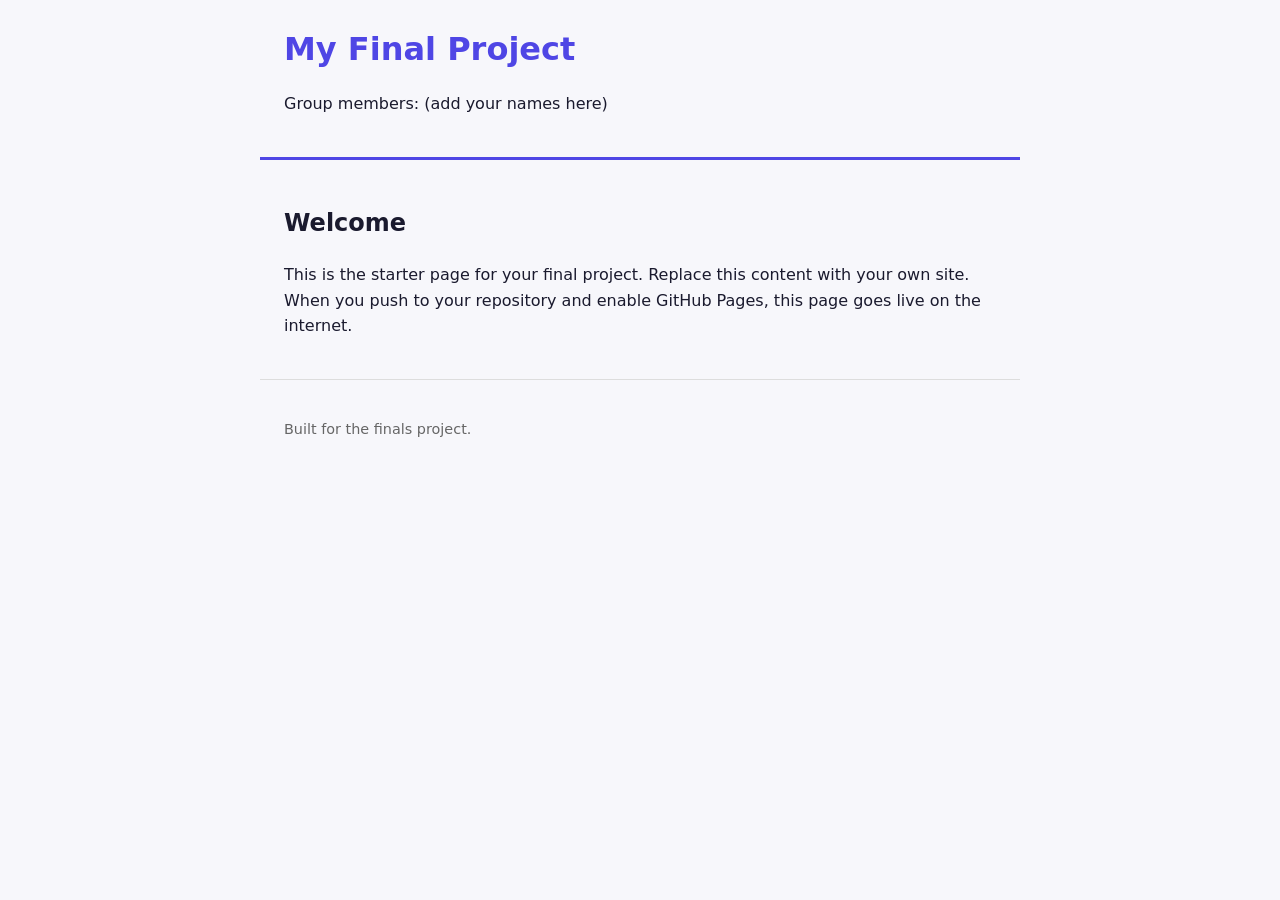
==== index.html @ d7308399 "Initial commit" ====
<!DOCTYPE html>
<html lang="en">
<head>
  <meta charset="UTF-8" />
  <meta name="viewport" content="width=device-width, initial-scale=1.0" />
  <title>My Final Project</title>
  <link rel="stylesheet" href="style.css" />
</head>
<body>
  <header>
    <h1>My Final Project</h1>
    <p>Group members: (add your names here)</p>
  </header>

  <main>
    <section>
      <h2>Welcome</h2>
      <p>
        This is the starter page for your final project. Replace this content
        with your own site. When you push to your repository and enable GitHub
        Pages, this page goes live on the internet.
      </p>
    </section>
  </main>

  <footer>
    <p>Built for the finals project.</p>
  </footer>

  <script src="script.js"></script>
</body>
</html>
---- style.css ----
:root { --ink: #1a1a2e; --accent: #4f46e5; --bg: #f7f7fb; }
* { box-sizing: border-box; }
body { margin: 0; font-family: system-ui, sans-serif; color: var(--ink); background: var(--bg); line-height: 1.6; }
header, main, footer { max-width: 760px; margin: 0 auto; padding: 1.5rem; }
header { border-bottom: 3px solid var(--accent); }
h1 { color: var(--accent); margin: 0 0 .25rem; }
footer { color: #666; font-size: .9rem; border-top: 1px solid #ddd; }
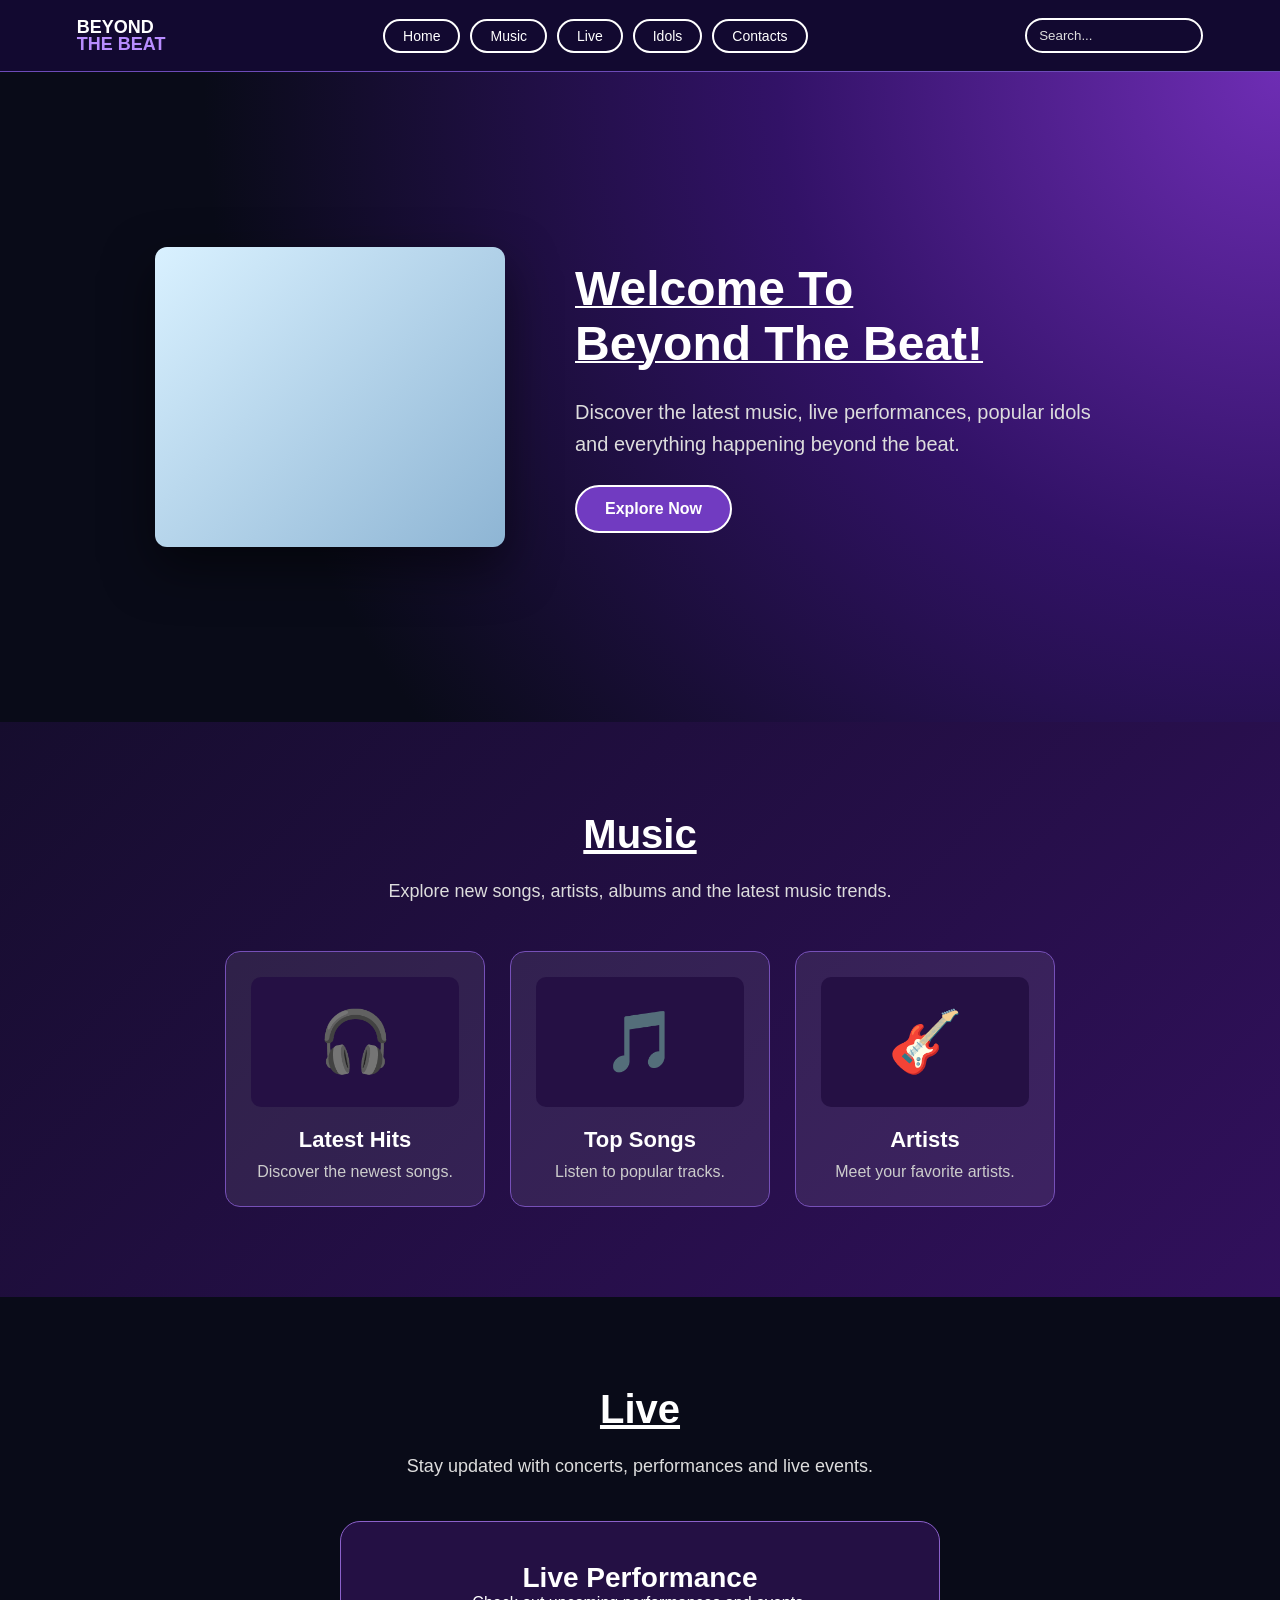
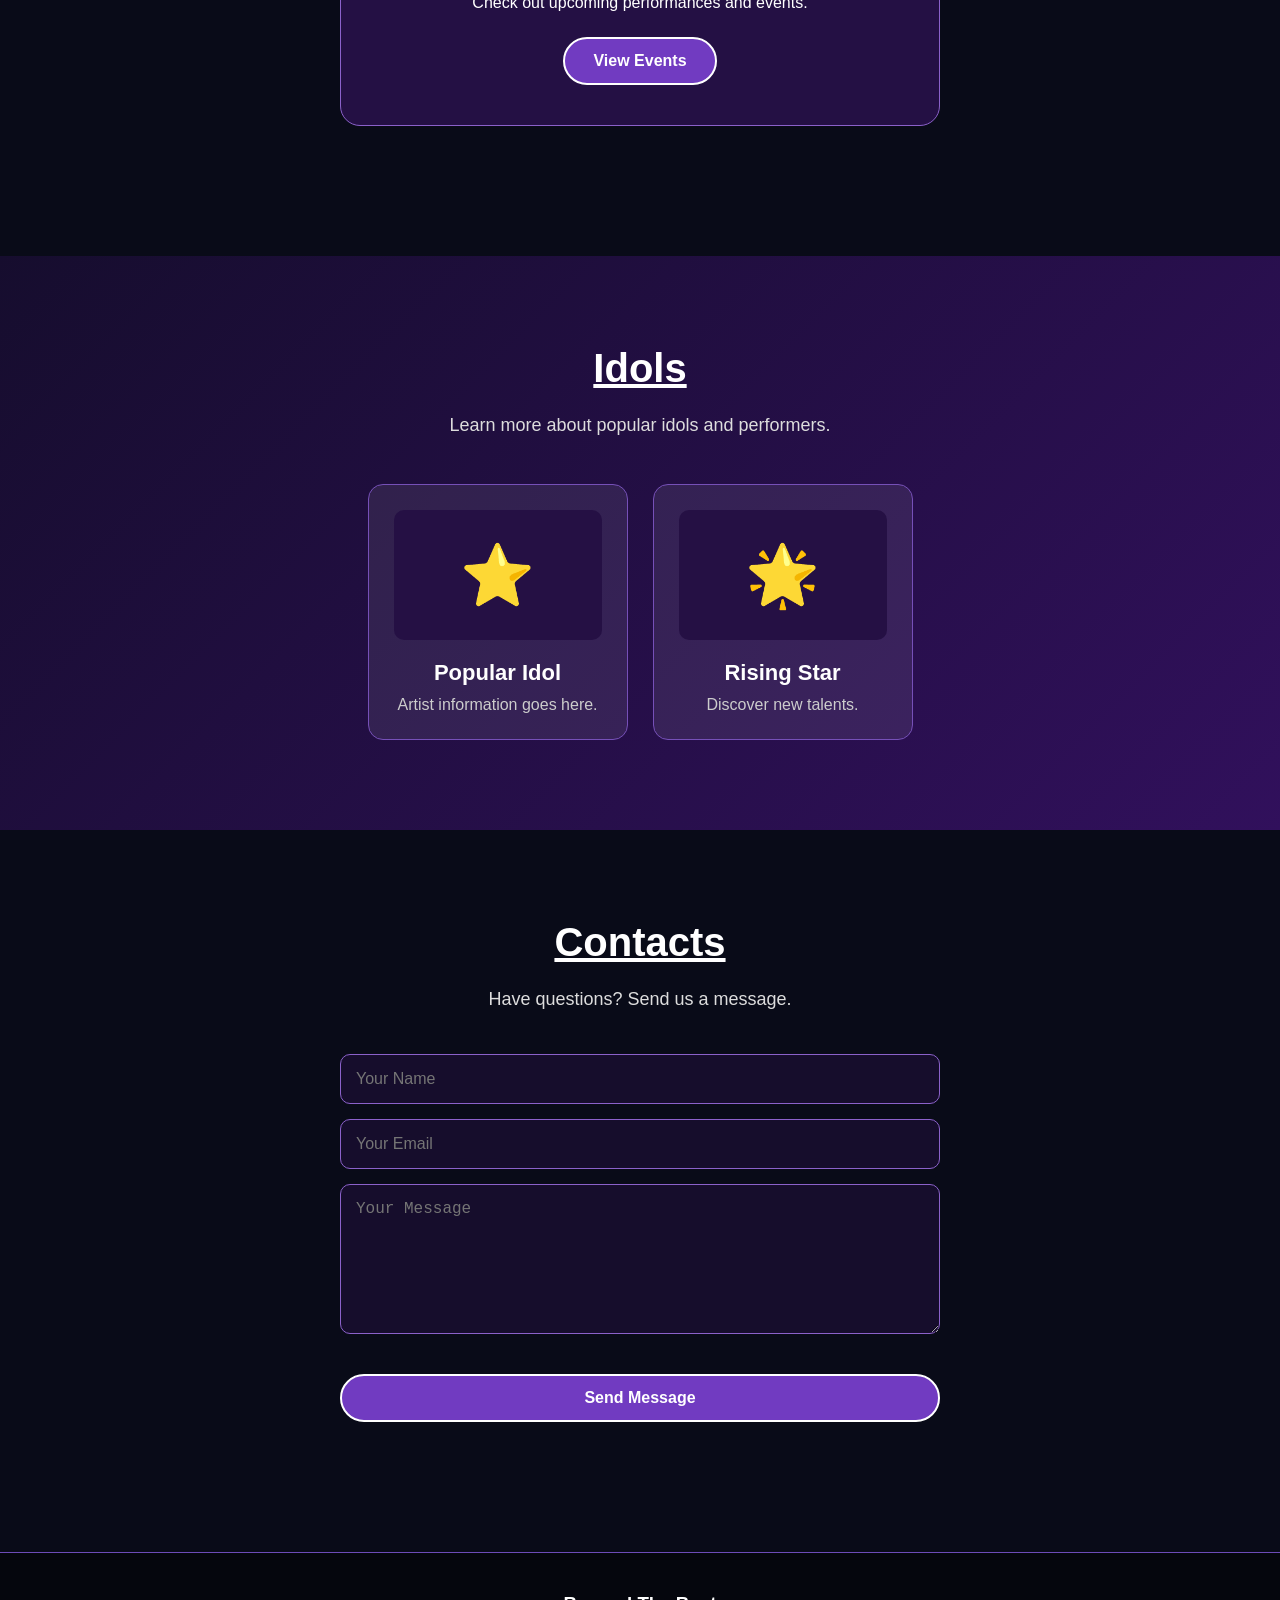
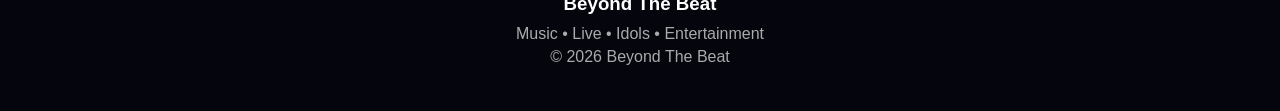
==== commit 719a1ef3: "The Final progect beyond the beat" ====
--- a/index.html
+++ b/index.html
@@ -1,32 +1,185 @@
 <!DOCTYPE html>
 <html lang="en">
 <head>
-  <meta charset="UTF-8" />
-  <meta name="viewport" content="width=device-width, initial-scale=1.0" />
-  <title>My Final Project</title>
-  <link rel="stylesheet" href="style.css" />
+    <meta charset="UTF-8">
+    <meta name="viewport" content="width=device-width, initial-scale=1.0">
+
+    <title>Beyond The Beat</title>
+
+    <link rel="stylesheet" href="style.css">
 </head>
+
 <body>
-  <header>
-    <h1>My Final Project</h1>
-    <p>Group members: (add your names here)</p>
-  </header>
 
-  <main>
-    <section>
-      <h2>Welcome</h2>
-      <p>
-        This is the starter page for your final project. Replace this content
-        with your own site. When you push to your repository and enable GitHub
-        Pages, this page goes live on the internet.
-      </p>
+    <!-- NAVIGATION -->
+    <header class="navbar">
+
+        <div class="logo">
+            BEYOND<br>
+            <span>THE BEAT</span>
+        </div>
+
+        <nav>
+            <a href="index.html">Home</a>
+            <a href="music.html">Music</a>
+            <a href="live.html">Live</a>
+            <a href="idols.html">Idols</a>
+            <a href="contacts.html">Contacts</a>
+        </nav>
+
+        <div class="search">
+            <input type="text" id="searchInput" placeholder="Search...">
+            <button onclick="searchWebsite()"></button>
+        </div>
+
+    </header>
+
+
+    <!-- HOME -->
+    <section id="home" class="hero">
+
+        <div class="hero-image">
+            <div class="image-placeholder">
+            </div>
+        </div>
+
+        <div class="hero-text">
+
+            <h1>Welcome To<br>Beyond The Beat!</h1>
+
+            <p>
+                Discover the latest music, live performances,
+                popular idols and everything happening beyond the beat.
+            </p>
+
+            <button class="main-button" onclick="learnMore()">
+                Explore Now
+            </button>
+
+        </div>
+
     </section>
-  </main>
 
-  <footer>
-    <p>Built for the finals project.</p>
-  </footer>
 
-  <script src="script.js"></script>
+    <!-- MUSIC -->
+    <section id="music" class="section">
+
+        <h2>Music</h2>
+
+        <p>
+            Explore new songs, artists, albums and the latest
+            music trends.
+        </p>
+
+        <div class="cards">
+
+            <div class="card">
+                <div class="card-image">🎧</div>
+                <h3>Latest Hits</h3>
+                <p>Discover the newest songs.</p>
+            </div>
+
+            <div class="card">
+                <div class="card-image">🎵</div>
+                <h3>Top Songs</h3>
+                <p>Listen to popular tracks.</p>
+            </div>
+
+            <div class="card">
+                <div class="card-image">🎸</div>
+                <h3>Artists</h3>
+                <p>Meet your favorite artists.</p>
+            </div>
+
+        </div>
+
+    </section>
+
+    <!-- LIVE -->
+    <section id="live" class="section">
+
+        <h2>Live</h2>
+
+        <p>
+            Stay updated with concerts, performances and live events.
+        </p>
+
+        <div class="event">
+            <h3>Live Performance</h3>
+            <p>Check out upcoming performances and events.</p>
+            <button class="main-button">View Events</button>
+        </div>
+
+    </section>
+
+
+    <!-- IDOLS -->
+    <section id="idols" class="section">
+
+        <h2>Idols</h2>
+
+        <p>
+            Learn more about popular idols and performers.
+        </p>
+
+        <div class="cards">
+
+            <div class="card">
+                <div class="card-image">⭐</div>
+                <h3>Popular Idol</h3>
+                <p>Artist information goes here.</p>
+            </div>
+
+            <div class="card">
+                <div class="card-image">🌟</div>
+                <h3>Rising Star</h3>
+                <p>Discover new talents.</p>
+            </div>
+
+        </div>
+
+    </section>
+
+
+    <!-- CONTACTS -->
+    <section id="contacts" class="section">
+
+        <h2>Contacts</h2>
+
+        <p>Have questions? Send us a message.</p>
+
+        <form id="contactsForm">
+
+            <input type="text" placeholder="Your Name" required>
+
+            <input type="email" placeholder="Your Email" required>
+
+            <textarea placeholder="Your Message" required></textarea>
+
+            <button class="main-button" type="submit">
+                Send Message
+            </button>
+
+        </form>
+
+    </section>
+
+
+    <!-- FOOTER -->
+    <footer>
+
+        <h3>Beyond The Beat</h3>
+
+        <p>
+            Music • Live • Idols • Entertainment
+        </p>
+
+        <p>© 2026 Beyond The Beat</p>
+
+    </footer>
+
+
+    <script src="script.js"></script>
+
 </body>
-</html>
+</html>
--- a/style.css
+++ b/style.css
@@ -1,7 +1,1113 @@
-:root { --ink: #1a1a2e; --accent: #4f46e5; --bg: #f7f7fb; }
-* { box-sizing: border-box; }
-body { margin: 0; font-family: system-ui, sans-serif; color: var(--ink); background: var(--bg); line-height: 1.6; }
-header, main, footer { max-width: 760px; margin: 0 auto; padding: 1.5rem; }
-header { border-bottom: 3px solid var(--accent); }
-h1 { color: var(--accent); margin: 0 0 .25rem; }
-footer { color: #666; font-size: .9rem; border-top: 1px solid #ddd; }
+* {
+    margin: 0;
+    padding: 0;
+    box-sizing: border-box;
+}
+
+html {
+    scroll-behavior: smooth;
+}
+
+body {
+    font-family: Arial, Helvetica, sans-serif;
+    background: #080b18;
+    color: white;
+}
+
+
+/* =========================
+   NAVIGATION
+========================= */
+
+.navbar {
+    position: sticky;
+    top: 0;
+    z-index: 1000;
+
+    display: flex;
+    align-items: center;
+    justify-content: space-between;
+
+    padding: 18px 6%;
+
+    background: rgba(20, 10, 50, 0.95);
+    backdrop-filter: blur(10px);
+
+    border-bottom: 1px solid #6d4bb8;
+}
+
+.logo {
+    font-size: 18px;
+    font-weight: bold;
+    line-height: 0.9;
+    color: white;
+}
+
+.logo span {
+    color: #b88cff;
+}
+
+
+/* NAV LINKS */
+
+nav {
+    display: flex;
+    gap: 10px;
+}
+
+nav a {
+    color: white;
+    text-decoration: none;
+
+    border: 2px solid white;
+    border-radius: 20px;
+
+    padding: 7px 18px;
+
+    font-size: 14px;
+
+    transition: 0.3s;
+}
+
+nav a:hover {
+    background: white;
+    color: #3d1b73;
+}
+
+
+/* SEARCH */
+
+.search {
+    display: flex;
+
+    border: 2px solid white;
+    border-radius: 25px;
+
+    overflow: hidden;
+}
+
+.search input {
+    width: 150px;
+
+    padding: 8px 12px;
+
+    background: transparent;
+    color: white;
+
+    border: none;
+    outline: none;
+}
+
+.search input::placeholder {
+    color: #ddd;
+}
+
+.search button {
+    background: transparent;
+    color: white;
+
+    border: none;
+
+    padding: 0 12px;
+
+    cursor: pointer;
+}
+
+
+/* =========================
+   HERO
+========================= */
+
+.hero {
+    min-height: 650px;
+
+    display: flex;
+    align-items: center;
+    justify-content: center;
+
+    gap: 70px;
+
+    padding: 80px 8%;
+
+    background:
+        radial-gradient(
+            circle at top right,
+            #6e2db4,
+            #321267 35%,
+            #090b18 75%
+        );
+}
+
+.hero-image {
+    width: 350px;
+    height: 300px;
+
+    border-radius: 12px;
+
+    background: linear-gradient(
+        135deg,
+        #d9f1ff,
+        #8eb5d4
+    );
+
+    display: flex;
+    align-items: center;
+    justify-content: center;
+
+    box-shadow: 0 20px 50px rgba(0,0,0,0.5);
+}
+
+.image-placeholder {
+    font-size: 100px;
+}
+
+.hero-text {
+    max-width: 550px;
+}
+
+.hero-text h1 {
+    font-size: 48px;
+
+    margin-bottom: 25px;
+
+    text-decoration: underline;
+    text-decoration-thickness: 2px;
+}
+
+.hero-text p {
+    font-size: 20px;
+    line-height: 1.6;
+
+    color: #ddd;
+}
+
+
+/* BUTTON */
+
+.main-button {
+    margin-top: 25px;
+
+    padding: 13px 28px;
+
+    border: 2px solid white;
+    border-radius: 25px;
+
+    background: #713bc1;
+
+    color: white;
+
+    font-size: 16px;
+    font-weight: bold;
+
+    cursor: pointer;
+
+    transition: 0.3s;
+}
+
+.main-button:hover {
+    background: white;
+    color: #4b2185;
+
+    transform: translateY(-3px);
+}
+
+
+/* =========================
+   SECTIONS
+========================= */
+
+.section {
+    padding: 90px 8%;
+
+    min-height: 500px;
+
+    text-align: center;
+
+    background:
+        linear-gradient(
+            135deg,
+            #160d2e,
+            #31105c
+        );
+}
+
+.section:nth-child(even) {
+    background: #090b18;
+}
+
+.section h2 {
+    font-size: 40px;
+
+    margin-bottom: 20px;
+
+    text-decoration: underline;
+}
+
+.section > p {
+    max-width: 700px;
+
+    margin: auto;
+
+    color: #ddd;
+
+    font-size: 18px;
+
+    line-height: 1.6;
+}
+
+
+/* =========================
+   CARDS
+========================= */
+
+.cards {
+    display: flex;
+
+    justify-content: center;
+
+    gap: 25px;
+
+    margin-top: 45px;
+
+    flex-wrap: wrap;
+}
+
+.card {
+    width: 260px;
+
+    padding: 25px;
+
+    border-radius: 15px;
+
+    background: rgba(255,255,255,0.08);
+
+    border: 1px solid #7650b8;
+
+    transition: 0.3s;
+}
+
+.card:hover {
+    transform: translateY(-8px);
+
+    background: rgba(255,255,255,0.15);
+}
+
+.card-image {
+    height: 130px;
+
+    display: flex;
+    align-items: center;
+    justify-content: center;
+
+    font-size: 60px;
+
+    background: #251044;
+
+    border-radius: 10px;
+
+    margin-bottom: 20px;
+}
+
+.card h3 {
+    margin-bottom: 10px;
+
+    font-size: 22px;
+}
+
+.card p {
+    color: #ccc;
+}
+
+
+/* =========================
+   LIVE EVENT
+========================= */
+
+.event {
+    max-width: 600px;
+
+    margin: 40px auto;
+
+    padding: 40px;
+
+    border-radius: 20px;
+
+    background: #241044;
+
+    border: 1px solid #8b61ca;
+}
+
+.event h3 {
+    font-size: 28px;
+}
+
+
+/* =========================
+   CONTACT
+========================= */
+
+form {
+    max-width: 600px;
+
+    margin: 40px auto;
+
+    display: flex;
+
+    flex-direction: column;
+
+    gap: 15px;
+}
+
+form input,
+form textarea {
+    padding: 15px;
+
+    border-radius: 10px;
+
+    border: 1px solid #8b61ca;
+
+    background: #160d2c;
+
+    color: white;
+
+    font-size: 16px;
+
+    outline: none;
+}
+
+form textarea {
+    height: 150px;
+
+    resize: vertical;
+}
+
+
+/* =========================
+   FOOTER
+========================= */
+
+footer {
+    padding: 40px;
+
+    text-align: center;
+
+    background: #05060d;
+
+    border-top: 1px solid #6d4bb8;
+}
+
+footer h3 {
+    margin-bottom: 10px;
+}
+
+footer p {
+    color: #aaa;
+
+    margin: 5px;
+}
+
+
+/* =========================
+   MOBILE
+========================= */
+
+@media (max-width: 900px) {
+
+    .navbar {
+        flex-direction: column;
+        gap: 20px;
+    }
+
+    nav {
+        flex-wrap: wrap;
+        justify-content: center;
+    }
+
+    .hero {
+        flex-direction: column;
+
+        text-align: center;
+
+        gap: 40px;
+    }
+
+    .hero-image {
+        width: 280px;
+        height: 240px;
+    }
+
+    .hero-text h1 {
+        font-size: 36px;
+    }
+
+    .search {
+        width: 250px;
+    }
+
+    .search input {
+        width: 100%;
+    }
+}
+/* =========================
+   MUSIC PAGE
+========================= */
+
+.music-page {
+    min-height: 100vh;
+    padding: 50px 6% 80px;
+
+    background:
+        radial-gradient(
+            circle at top right,
+            #6331a0,
+            #27104e 40%,
+            #080b18 85%
+        );
+}
+
+.page-title {
+    text-align: center;
+    margin-bottom: 45px;
+}
+
+.page-title h1 {
+    display: inline-block;
+
+    padding: 8px 35px;
+
+    border: 2px solid white;
+    border-radius: 25px;
+
+    font-size: 28px;
+
+    text-decoration: underline;
+}
+
+.page-title p {
+    margin-top: 15px;
+
+    color: #ddd;
+}
+
+
+/* SONG GRID */
+
+.music-grid {
+    max-width: 1200px;
+
+    margin: auto;
+
+    display: grid;
+
+    grid-template-columns:
+        repeat(3, 1fr);
+
+    gap: 30px 45px;
+}
+
+
+/* SONG CARD */
+
+.song-card {
+    display: flex;
+
+    align-items: center;
+
+    gap: 18px;
+
+    min-height: 150px;
+}
+
+
+/* SONG IMAGE */
+
+.song-image {
+    width: 105px;
+    height: 105px;
+
+    object-fit: cover;
+
+    border-radius: 10px;
+
+    background:
+        linear-gradient(
+            #dff3ff,
+            #a5cce0 65%,
+            #a8bd36 65%
+        );
+
+    box-shadow:
+        0 5px 15px rgba(0,0,0,0.4);
+}
+
+
+/* SONG INFORMATION */
+
+.song-details {
+    flex: 1;
+}
+
+.song-details h2 {
+    font-size: 17px;
+
+    margin-bottom: 5px;
+
+    text-decoration: underline;
+}
+
+.song-details p {
+    margin-bottom: 10px;
+
+    color: #ddd;
+
+    font-size: 14px;
+}
+
+
+/* AUDIO PLAYER */
+
+.song-details audio {
+    width: 180px;
+    height: 35px;
+}
+
+
+/* ACTIVE NAVIGATION */
+
+nav a.active {
+    background: white;
+    color: #3d1b73;
+}
+
+
+/* RESPONSIVE */
+
+@media (max-width: 1000px) {
+
+    .music-grid {
+        grid-template-columns:
+            repeat(2, 1fr);
+    }
+
+}
+
+
+@media (max-width: 650px) {
+
+    .music-grid {
+        grid-template-columns: 1fr;
+    }
+
+    .song-card {
+        justify-content: center;
+    }
+
+}
+/* =========================
+   LIVE PAGE
+========================= */
+
+.live-page {
+    min-height: 100vh;
+
+    padding: 50px 6% 80px;
+
+    background:
+        radial-gradient(
+            circle at top right,
+            #6331a0,
+            #27104e 40%,
+            #080b18 85%
+        );
+}
+
+
+/* LIVE GRID */
+
+.live-grid {
+    max-width: 1100px;
+
+    margin: 45px auto 0;
+
+    display: grid;
+
+    grid-template-columns:
+        repeat(2, 1fr);
+
+    gap: 35px;
+}
+
+
+/* LIVE CARD */
+
+.live-card {
+    display: flex;
+
+    overflow: hidden;
+
+    border-radius: 18px;
+
+    background: rgba(255,255,255,0.08);
+
+    border: 1px solid #7650b8;
+
+    box-shadow:
+        0 10px 30px rgba(0,0,0,0.35);
+
+    transition: 0.3s;
+}
+
+.live-card:hover {
+    transform: translateY(-7px);
+
+    background: rgba(255,255,255,0.13);
+}
+
+
+/* EVENT IMAGE */
+
+.live-image {
+    width: 180px;
+    min-height: 260px;
+
+    object-fit: cover;
+
+    background:
+        linear-gradient(
+            #dff3ff,
+            #a5cce0 65%,
+            #a8bd36 65%
+        );
+}
+
+
+/* EVENT INFORMATION */
+
+.live-info {
+    padding: 25px;
+
+    flex: 1;
+}
+
+.live-info h2 {
+    font-size: 24px;
+
+    margin-bottom: 8px;
+}
+
+.live-info .artist {
+    color: #c49aff;
+
+    font-weight: bold;
+
+    margin-bottom: 18px;
+}
+
+.event-date,
+.event-location {
+    margin: 8px 0;
+
+    color: #ddd;
+}
+
+.event-description {
+    color: #bbb;
+
+    line-height: 1.5;
+
+    margin-top: 15px;
+}
+
+
+/* MOBILE */
+
+@media (max-width: 900px) {
+
+    .live-grid {
+        grid-template-columns: 1fr;
+    }
+
+}
+
+
+@media (max-width: 600px) {
+
+    .live-card {
+        flex-direction: column;
+    }
+
+    .live-image {
+        width: 100%;
+        height: 200px;
+        min-height: 200px;
+    }
+
+}
+Compose/* =========================
+   IDOLS PAGE
+========================= */
+
+.idols-page {
+    min-height: 100vh;
+    padding: 50px 6% 80px;
+
+    background:
+        radial-gradient(
+            circle at top right,
+            #6331a0,
+            #27104e 40%,
+            #080b18 85%
+        );
+}
+
+.idol-grid {
+    max-width: 1100px;
+    margin: 45px auto 0;
+
+    display: grid;
+    grid-template-columns: repeat(2, 1fr);
+
+    gap: 35px;
+}
+
+.idol-card {
+    display: flex;
+    align-items: center;
+
+    overflow: hidden;
+
+    border-radius: 18px;
+
+    background: rgba(255,255,255,0.08);
+
+    border: 1px solid #7650b8;
+
+    box-shadow: 0 10px 30px rgba(0,0,0,0.35);
+
+    transition: 0.3s;
+}
+
+.idol-card:hover {
+    transform: translateY(-7px);
+
+    background: rgba(255,255,255,0.13);
+}
+
+.idol-image {
+    width: 180px;
+    height: 250px;
+
+    object-fit: cover;
+
+    flex-shrink: 0;
+
+    background:
+        linear-gradient(
+            #dff3ff,
+            #a5cce0 65%,
+            #a8bd36 65%
+        );
+}
+
+.idol-info {
+    padding: 25px;
+
+    flex: 1;
+}
+
+.idol-info h2 {
+    font-size: 24px;
+
+    margin-bottom: 8px;
+}
+
+.idol-role {
+    color: #c49aff;
+
+    font-weight: bold;
+
+    margin-bottom: 15px;
+}
+
+.idol-info > p:not(.idol-role) {
+    color: #bbb;
+
+    line-height: 1.5;
+
+    margin-bottom: 20px;
+}
+
+
+/* Button */
+
+.idol-info .main-button {
+    border: none;
+
+    cursor: pointer;
+}
+
+
+/* Responsive */
+
+@media (max-width: 900px) {
+
+    .idol-grid {
+        grid-template-columns: 1fr;
+    }
+
+}
+
+
+@media (max-width: 600px) {
+
+    .idol-card {
+        flex-direction: column;
+    }
+
+    .idol-image {
+        width: 100%;
+        height: 250px;
+    }
+
+    .idol-info {
+        width: 100%;
+    }
+
+}
+Compose
+/* =========================
+   CONTACT PAGE
+========================= */
+
+.contact-page {
+    min-height: 100vh;
+
+    padding: 50px 6% 80px;
+
+    background:
+        radial-gradient(
+            circle at top right,
+            #6331a0,
+            #27104e 40%,
+            #080b18 85%
+        );
+}
+
+
+.contact-container {
+    max-width: 1100px;
+
+    margin: 45px auto 0;
+
+    display: grid;
+
+    grid-template-columns: 1fr 1fr;
+
+    gap: 50px;
+}
+
+
+/* Contact Information */
+
+.contact-info {
+    padding: 35px;
+
+    border-radius: 20px;
+
+    background: rgba(255,255,255,0.08);
+
+    border: 1px solid #7650b8;
+
+    box-shadow: 0 10px 30px rgba(0,0,0,0.35);
+}
+
+.contact-info h2,
+.contact-form h2 {
+    font-size: 28px;
+
+    margin-bottom: 15px;
+}
+
+.contact-info > p {
+    color: #ccc;
+
+    line-height: 1.6;
+
+    margin-bottom: 30px;
+}
+
+
+/* Contact Items */
+
+.contact-item {
+    display: flex;
+
+    align-items: center;
+
+    gap: 18px;
+
+    margin: 25px 0;
+}
+
+.contact-icon {
+    width: 50px;
+    height: 50px;
+
+    display: flex;
+
+    align-items: center;
+    justify-content: center;
+
+    border-radius: 50%;
+
+    background: #6331a0;
+
+    font-size: 22px;
+}
+
+.contact-item h3 {
+    margin-bottom: 5px;
+}
+
+.contact-item p {
+    color: #ccc;
+}
+
+
+/* Social Links */
+
+.social-links {
+    margin-top: 35px;
+}
+
+.social-links h3 {
+    margin-bottom: 15px;
+}
+
+.social-links a {
+    display: inline-block;
+
+    margin-right: 15px;
+
+    padding: 8px 15px;
+
+    border-radius: 20px;
+
+    background: rgba(255,255,255,0.1);
+
+    color: white;
+
+    text-decoration: none;
+
+    transition: 0.3s;
+}
+
+.social-links a:hover {
+    background: white;
+
+    color: #3d1b73;
+}
+
+
+/* Contact Form */
+
+.contact-form {
+    padding: 35px;
+
+    border-radius: 20px;
+
+    background: rgba(255,255,255,0.08);
+
+    border: 1px solid #7650b8;
+
+    box-shadow: 0 10px 30px rgba(0,0,0,0.35);
+}
+
+.contact-form form {
+    display: flex;
+
+    flex-direction: column;
+}
+
+.contact-form label {
+    margin-top: 15px;
+
+    margin-bottom: 7px;
+
+    font-weight: bold;
+}
+
+.contact-form input,
+.contact-form textarea {
+    width: 100%;
+
+    padding: 13px;
+
+    border: 1px solid #7650b8;
+
+    border-radius: 8px;
+
+    background: rgba(0,0,0,0.25);
+
+    color: white;
+
+    font-size: 15px;
+
+    outline: none;
+}
+
+.contact-form input:focus,
+.contact-form textarea:focus {
+    border-color: #b88aff;
+}
+
+.contact-form textarea {
+    resize: vertical;
+
+    margin-bottom: 20px;
+}
+
+.contact-form input::placeholder,
+.contact-form textarea::placeholder {
+    color: #aaa;
+}
+
+
+/* Button */
+
+.contact-form .main-button {
+    border: none;
+
+    cursor: pointer;
+
+    align-self: flex-start;
+}
+
+
+/* Mobile */
+
+@media (max-width: 800px) {
+
+    .contact-container {
+        grid-template-columns: 1fr;
+
+        gap: 30px;
+    }
+
+}
+
+
+@media (max-width: 500px) {
+
+    .contact-info,
+    .contact-form {
+        padding: 25px;
+    }
+
+    .social-links a {
+        margin-bottom: 10px;
+    }
+
+}
+Compose
+
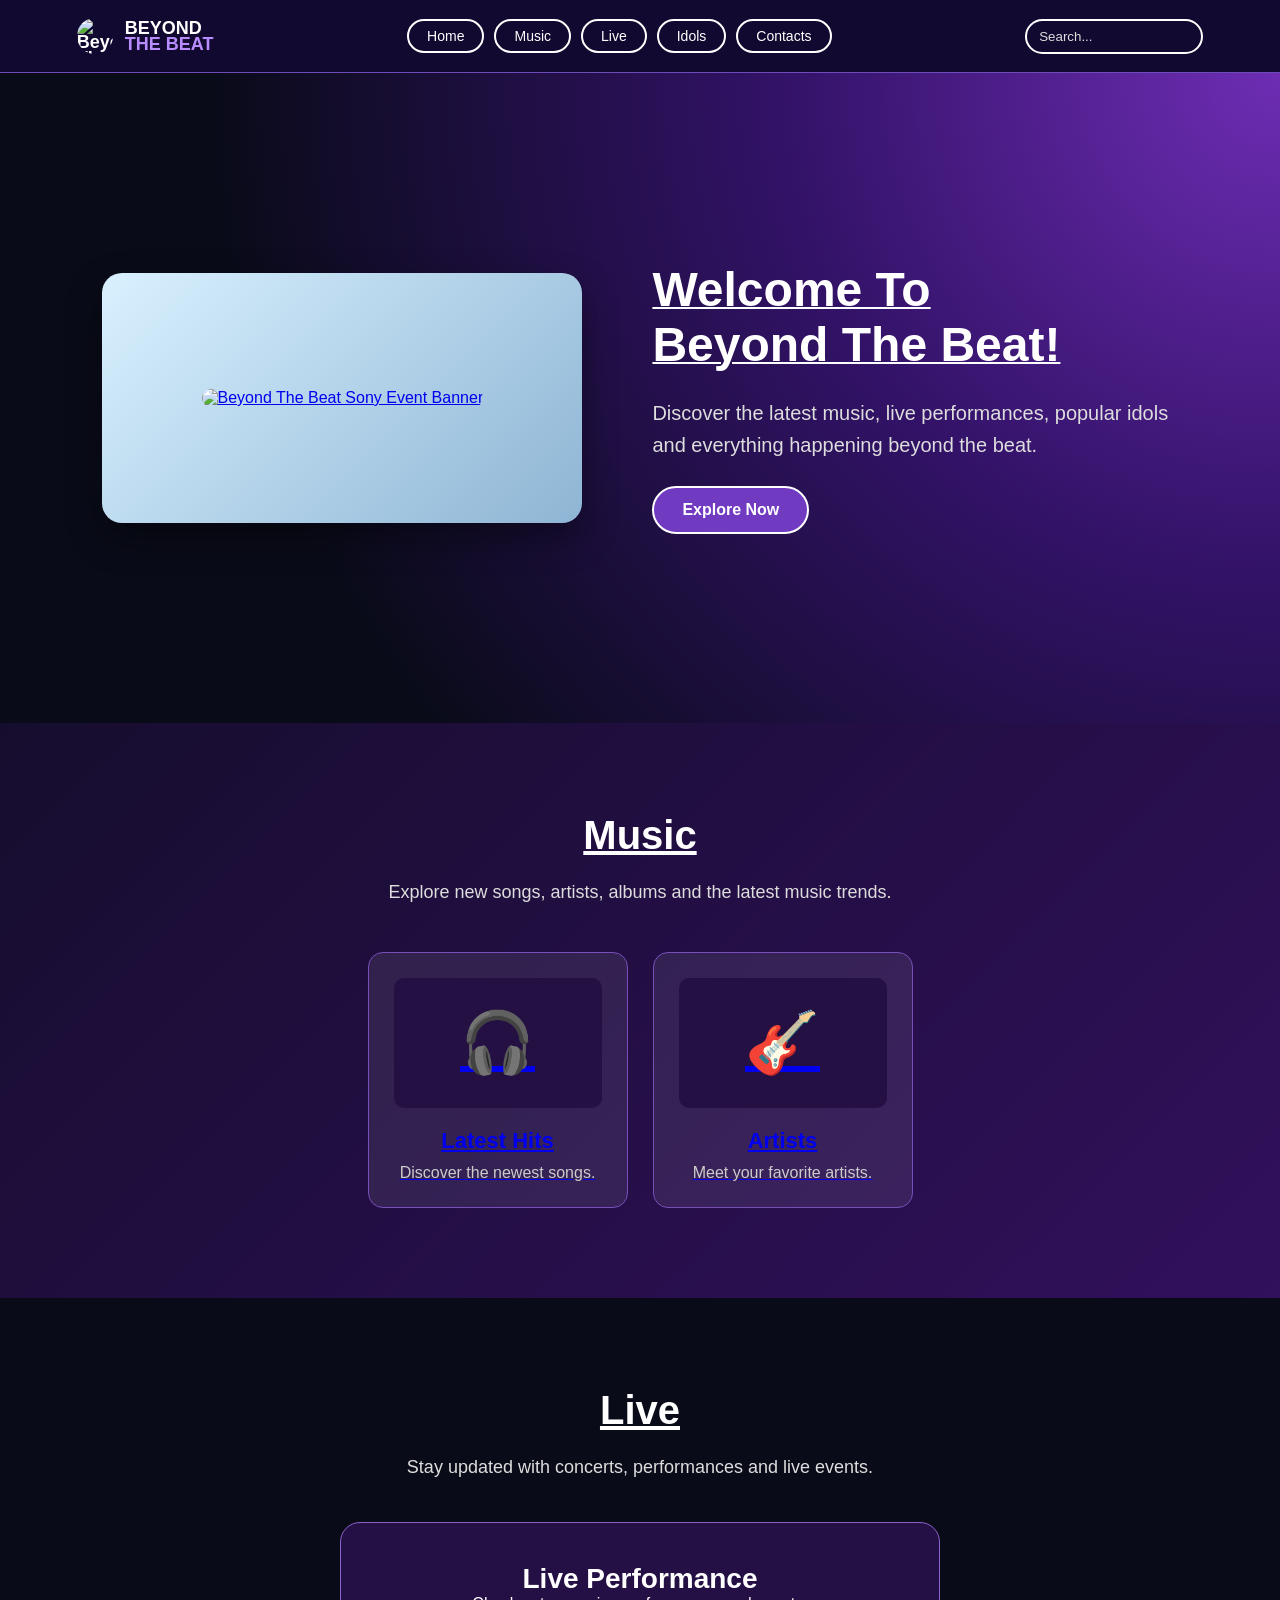
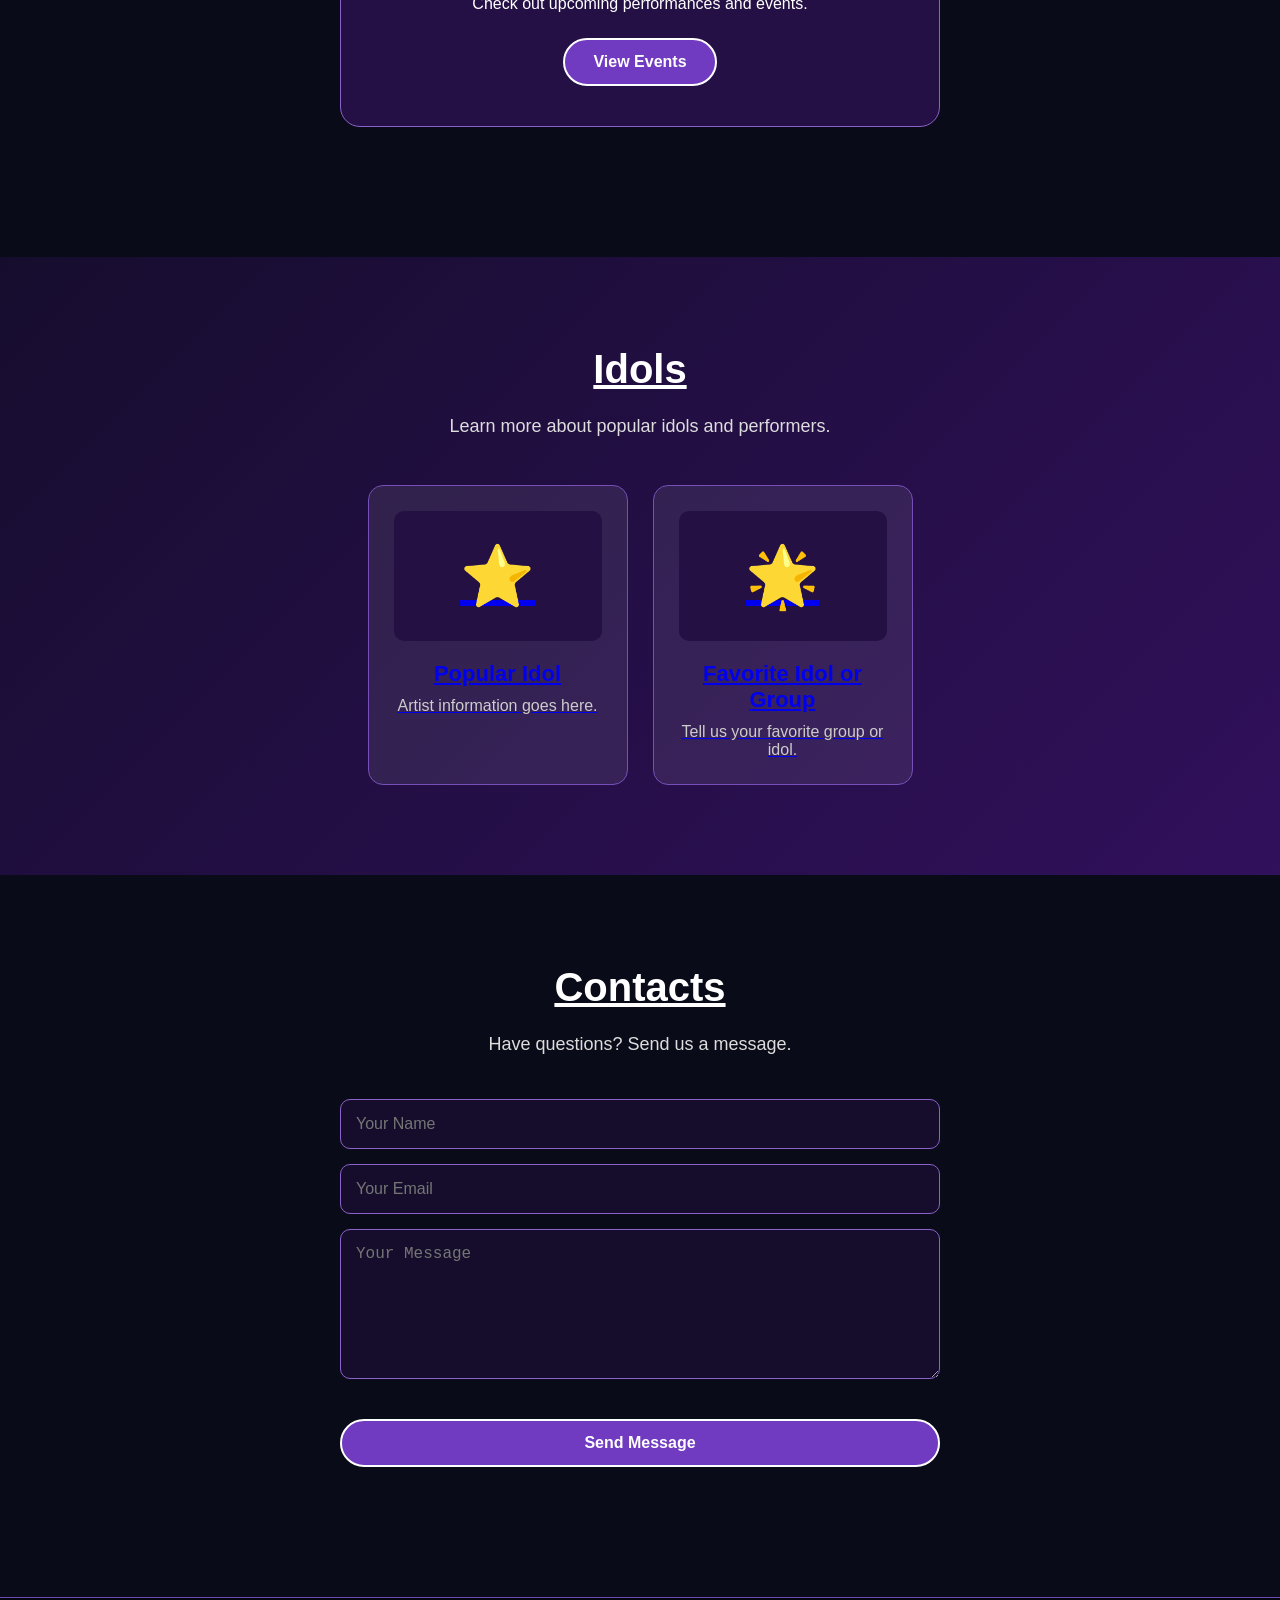
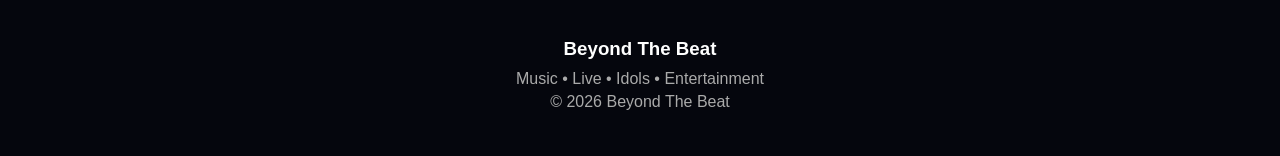
==== commit a0b42b6f: "The-final-project-beyond-the-beat" ====
--- a/index.html
+++ b/index.html
@@ -4,19 +4,26 @@
     <meta charset="UTF-8">
     <meta name="viewport" content="width=device-width, initial-scale=1.0">
 
+
     <title>Beyond The Beat</title>
+
 
     <link rel="stylesheet" href="style.css">
 </head>
 
+
 <body>
 
-    <!-- NAVIGATION -->
+
+  <!-- NAVIGATION -->
     <header class="navbar">
 
-        <div class="logo">
-            BEYOND<br>
-            <span>THE BEAT</span>
+        <div class="logo" style="display: flex; align-items: center; gap: 12px;">
+            <img src="c:\Users\theag\FINAL(REPEAT)\final-project-beyond-the-beat\image\App.jpg" alt="Beyond The Beat Logo" style="width: 36px; height: 36px; border-radius: 50%; object-fit: cover;">
+            <div>
+                BEYOND<br>
+                <span>THE BEAT</span>
+            </div>
         </div>
 
         <nav>
@@ -35,12 +42,14 @@
     </header>
 
 
-    <!-- HOME -->
+
+<!-- HOME -->
     <section id="home" class="hero">
 
-        <div class="hero-image">
-            <div class="image-placeholder">
-            </div>
+        <div class="hero-image" style="max-width: 480px; width: 100%;">
+            <a href="https://experience.sony-asia.com/ph/home/eventsdetails?EventID=493" target="_blank" rel="noopener noreferrer" aria-label="Beyond The Beat Sony Event">
+                <img src="c:\Users\theag\Downloads\BEYOND THE BEAT.jpg" alt="Beyond The Beat Sony Event Banner" style="width: 100%; height: auto; border-radius: 16px; display: block; object-fit: cover;">
+            </a>
         </div>
 
         <div class="hero-text">
@@ -60,126 +69,146 @@
 
     </section>
 
-
-    <!-- MUSIC -->
-    <section id="music" class="section">
-
-        <h2>Music</h2>
-
-        <p>
-            Explore new songs, artists, albums and the latest
-            music trends.
-        </p>
-
-        <div class="cards">
-
-            <div class="card">
-                <div class="card-image">🎧</div>
-                <h3>Latest Hits</h3>
-                <p>Discover the newest songs.</p>
-            </div>
-
-            <div class="card">
-                <div class="card-image">🎵</div>
-                <h3>Top Songs</h3>
-                <p>Listen to popular tracks.</p>
-            </div>
-
-            <div class="card">
-                <div class="card-image">🎸</div>
-                <h3>Artists</h3>
-                <p>Meet your favorite artists.</p>
-            </div>
-
-        </div>
-
-    </section>
-
-    <!-- LIVE -->
-    <section id="live" class="section">
-
-        <h2>Live</h2>
-
-        <p>
-            Stay updated with concerts, performances and live events.
-        </p>
-
-        <div class="event">
-            <h3>Live Performance</h3>
-            <p>Check out upcoming performances and events.</p>
-            <button class="main-button">View Events</button>
-        </div>
-
-    </section>
-
-
-    <!-- IDOLS -->
-    <section id="idols" class="section">
-
-        <h2>Idols</h2>
-
-        <p>
-            Learn more about popular idols and performers.
-        </p>
-
-        <div class="cards">
-
-            <div class="card">
-                <div class="card-image">⭐</div>
-                <h3>Popular Idol</h3>
-                <p>Artist information goes here.</p>
-            </div>
-
-            <div class="card">
-                <div class="card-image">🌟</div>
-                <h3>Rising Star</h3>
-                <p>Discover new talents.</p>
-            </div>
-
-        </div>
-
-    </section>
+ <!-- MUSIC -->
+<section id="music" class="section">
+
+    <h2>Music</h2>
+
+    <p>
+        Explore new songs, artists, albums and the latest
+        music trends.
+    </p>
+
+    <div class="cards">
+
+        <!-- Latest Hits: Opens external K-Pop comebacks site in a new tab -->
+        <a href="https://kpopofficial.com/kpop-comebacks/" target="_blank" rel="noopener noreferrer" class="card active" aria-label="Latest Hits: Discover the newest songs">
+            <div class="card-image" aria-hidden="true">🎧</div>
+            <h3>Latest Hits</h3>
+            <p>Discover the newest songs.</p>
+        </a>
+
+        <!-- Artists: Routes straight to your Idols section/page -->
+        <a href="#idols" class="card" aria-label="Artists: Meet your favorite artists">
+            <div class="card-image" aria-hidden="true">🎸</div>
+            <h3>Artists</h3>
+            <p>Meet your favorite artists.</p>
+        </a>
+
+    </div>
+
+</section>
+
+
+<!-- LIVE -->
+<section id="live" class="section">
+
+    <h2>Live</h2>
+
+    <p>
+        Stay updated with concerts, performances and live events.
+    </p>
+
+    <div class="event">
+        <h3>Live Performance</h3>
+        <p>Check out upcoming performances and events.</p>
+        <!-- Links directly to your live.html page -->
+        <a href="live.html" class="main-button" style="text-decoration: none; display: inline-block;">View Events</a>
+    </div>
+
+</section>
+
+
+
+<!-- IDOLS -->
+<section id="idols" class="section">
+
+    <h2>Idols</h2>
+
+    <p>
+        Learn more about popular idols and performers.
+    </p>
+
+    <div class="cards">
+
+        <!-- Popular Idol: Goes to the idols page -->
+        <a href="idols.html" class="card" aria-label="Popular Idol: Artist information goes here">
+            <div class="card-image" aria-hidden="true">⭐</div>
+            <h3>Popular Idol</h3>
+            <p>Artist information goes here.</p>
+        </a>
+
+        <!-- Favorite Idol or Group: Goes directly to account.html -->
+        <a href="account.html" class="card" aria-label="Favorite Idol or Group: Manage your favorites in your account">
+            <div class="card-image" aria-hidden="true">🌟</div>
+            <h3>Favorite Idol or Group</h3>
+            <p>Tell us your favorite group or idol.</p>
+        </a>
+
+    </div>
+
+</section>
+
+
 
 
     <!-- CONTACTS -->
     <section id="contacts" class="section">
 
+
         <h2>Contacts</h2>
 
+
         <p>Have questions? Send us a message.</p>
 
+
         <form id="contactsForm">
 
+
             <input type="text" placeholder="Your Name" required>
 
+
             <input type="email" placeholder="Your Email" required>
 
+
             <textarea placeholder="Your Message" required></textarea>
+
 
             <button class="main-button" type="submit">
                 Send Message
             </button>
 
+
         </form>
 
+
     </section>
+
+
 
 
     <!-- FOOTER -->
     <footer>
 
+
         <h3>Beyond The Beat</h3>
+
 
         <p>
             Music • Live • Idols • Entertainment
         </p>
 
+
         <p>© 2026 Beyond The Beat</p>
 
+
     </footer>
 
 
+
+
     <script src="script.js"></script>
 
+
 </body>
-</html>+</html>
--- a/style.css
+++ b/style.css
@@ -1111,3 +1111,385 @@
 }
 Compose
 
+/* Contacts Page Styling */
+.contacts-page {
+    padding: 40px 20px;
+    min-height: 80vh;
+    max-width: 1200px;
+    margin: 0 auto;
+}
+
+.contacts-page .page-title {
+    text-align: left;
+    margin-bottom: 30px;
+}
+
+.contacts-page .page-title h1 {
+    color: #ffffff;
+    font-size: 32px;
+    margin-bottom: 8px;
+}
+
+.contacts-page .page-title p {
+    color: #b3b3b3;
+    font-size: 14px;
+}
+
+/* Responsive 3-Column Grid */
+.contacts-grid {
+    display: grid;
+    grid-template-columns: repeat(3, 1fr);
+    gap: 25px;
+}
+
+/* Individual Profile Card (Vertical Layout) */
+.contact-profile-card {
+    background: rgba(25, 10, 45, 0.85);
+    border: 1px solid rgba(255, 255, 255, 0.1);
+    border-radius: 16px;
+    padding: 25px;
+    display: flex;
+    flex-direction: column;
+    align-items: center;
+    text-align: center;
+    box-shadow: 0 10px 25px rgba(0, 0, 0, 0.4);
+}
+
+.contact-profile-image {
+    width: 100px;
+    height: 100px;
+    object-fit: cover;
+    border-radius: 50%;
+    margin-bottom: 15px;
+    border: 2px solid rgba(255, 255, 255, 0.2);
+}
+
+.contact-profile-info {
+    width: 100%;
+    display: flex;
+    flex-direction: column;
+    align-items: center;
+}
+
+.contact-profile-info h2 {
+    color: #ffffff;
+    font-size: 18px;
+    margin-bottom: 4px;
+}
+
+.contact-profile-info .role {
+    color: #a855f7;
+    font-size: 13px;
+    font-weight: 600;
+    margin-bottom: 10px;
+}
+
+.contact-profile-info .bio {
+    color: #b3b3b3;
+    font-size: 12px;
+    line-height: 1.5;
+    margin-bottom: 20px;
+    word-break: break-word;
+}
+
+/* Social Media Buttons */
+.social-links {
+    display: flex;
+    justify-content: center;
+    gap: 8px;
+    flex-wrap: wrap;
+    margin-top: auto;
+}
+
+.social-btn {
+    background: linear-gradient(135deg, #a855f7, #6366f1);
+    color: #ffffff;
+    padding: 6px 12px;
+    border-radius: 20px;
+    font-size: 11px;
+    font-weight: bold;
+    text-decoration: none;
+    transition: opacity 0.2s ease;
+}
+
+.social-btn:hover {
+    opacity: 0.85;
+}
+
+/* Responsive Breakpoints */
+@media (max-width: 900px) {
+    .contacts-grid {
+        grid-template-columns: repeat(2, 1fr);
+    }
+}
+
+@media (max-width: 600px) {
+    .contacts-grid {
+        grid-template-columns: 1fr;
+    }
+}
+
+/* Dashboard Page Layout */
+.dashboard-page {
+    max-width: 1100px;
+    margin: 40px auto;
+    padding: 0 20px;
+    min-height: 75vh;
+}
+
+/* Top Greeting Banner */
+.dashboard-top {
+    display: flex;
+    align-items: center;
+    gap: 20px;
+    background: rgba(25, 10, 45, 0.85);
+    border: 1px solid rgba(255, 255, 255, 0.1);
+    padding: 25px;
+    border-radius: 16px;
+    margin-bottom: 30px;
+    box-shadow: 0 10px 25px rgba(0, 0, 0, 0.3);
+}
+
+.dashboard-avatar {
+    width: 75px;
+    height: 75px;
+    background: linear-gradient(135deg, #a855f7, #6366f1);
+    border-radius: 50%;
+    display: flex;
+    align-items: center;
+    justify-content: center;
+    font-size: 34px;
+    flex-shrink: 0;
+    box-shadow: 0 4px 12px rgba(168, 85, 247, 0.4);
+}
+
+.dashboard-intro {
+    color: #ffffff;
+    font-size: 15px;
+}
+
+.dashboard-intro strong {
+    color: #a855f7;
+}
+
+.dashboard-subtext {
+    color: #b3b3b3;
+    font-size: 13px;
+    margin-top: 5px;
+}
+
+.dashboard-intro a, .dashboard-subtext a {
+    color: #a855f7;
+    text-decoration: underline;
+}
+
+.dashboard-intro a:hover, .dashboard-subtext a:hover {
+    color: #c084fc;
+}
+
+/* Dashboard Grid Layout (Sidebar + Content Panel) */
+.dashboard-grid {
+    display: grid;
+    grid-template-columns: 260px 1fr;
+    gap: 30px;
+}
+
+/* Sidebar Menu */
+.dashboard-menu {
+    background: rgba(25, 10, 45, 0.85);
+    border: 1px solid rgba(255, 255, 255, 0.1);
+    border-radius: 16px;
+    overflow: hidden;
+    display: flex;
+    flex-direction: column;
+    box-shadow: 0 10px 25px rgba(0, 0, 0, 0.3);
+    height: fit-content;
+}
+
+.menu-item {
+    padding: 15px 20px;
+    color: #cbd5e1;
+    text-decoration: none;
+    font-size: 14px;
+    font-weight: 500;
+    border-bottom: 1px solid rgba(255, 255, 255, 0.05);
+    transition: background 0.2s, color 0.2s;
+}
+
+.menu-item:hover, .menu-item.active {
+    background: linear-gradient(135deg, #a855f7, #6366f1);
+    color: #ffffff;
+    border-left: 4px solid #ffffff;
+}
+
+.menu-item.logout {
+    color: #f87171;
+}
+
+.menu-item.logout:hover {
+    background: #ef4444;
+    color: #ffffff;
+}
+
+/* Main Content Panel */
+.dashboard-content-panel {
+    width: 100%;
+}
+
+.panel-box {
+    background: rgba(25, 10, 45, 0.85);
+    border: 1px solid rgba(255, 255, 255, 0.1);
+    border-radius: 16px;
+    padding: 30px;
+    box-shadow: 0 10px 25px rgba(0, 0, 0, 0.3);
+}
+
+.panel-box h2 {
+    color: #ffffff;
+    font-size: 20px;
+    margin-bottom: 5px;
+}
+
+.panel-desc {
+    color: #b3b3b3;
+    font-size: 13px;
+    margin-bottom: 25px;
+}
+
+/* Form Styles */
+.account-form {
+    display: flex;
+    flex-direction: column;
+    gap: 20px;
+}
+
+.form-group {
+    display: flex;
+    flex-direction: column;
+    gap: 8px;
+}
+
+.form-group label {
+    color: #cbd5e1;
+    font-size: 13px;
+    font-weight: 600;
+}
+
+.form-group input {
+    width: 100%;
+    padding: 12px 16px;
+    background: rgba(15, 5, 30, 0.6);
+    border: 1px solid rgba(255, 255, 255, 0.15);
+    border-radius: 10px;
+    color: #ffffff;
+    font-size: 14px;
+    outline: none;
+    transition: border-color 0.2s ease;
+}
+
+.form-group input:focus {
+    border-color: #a855f7;
+    box-shadow: 0 0 0 2px rgba(168, 85, 247, 0.2);
+}
+
+.save-btn {
+    background: linear-gradient(135deg, #a855f7, #6366f1);
+    color: #ffffff;
+    border: none;
+    padding: 12px;
+    border-radius: 10px;
+    font-size: 14px;
+    font-weight: bold;
+    cursor: pointer;
+    transition: opacity 0.2s ease;
+    margin-top: 10px;
+}
+
+.save-btn:hover {
+    opacity: 0.9;
+}
+
+/* Responsive Breakpoints */
+@media (max-width: 768px) {
+    .dashboard-grid {
+        grid-template-columns: 1fr;
+    }
+}
+
+/* Navbar Logo Styling with Image */
+.navbar .logo {
+    display: flex;
+    align-items: center;
+    gap: 12px;
+}
+
+.nav-logo-img {
+    width: 45px;
+    height: 45px;
+    object-fit: cover;
+    border-radius: 50%;
+    border: 1px solid rgba(255, 255, 255, 0.2);
+}
+
+.logo-text {
+    font-size: 14px;
+    font-weight: bold;
+    line-height: 1.1;
+    color: #ffffff;
+}
+
+.logo-text span {
+    color: #a855f7;
+    font-weight: 300;
+}
+
+.hero-image {
+    width: 280px;      /* Adjust this smaller or larger as you prefer */
+    height: 250px;     /* Adjust this to match your desired box size */
+    border-radius: 20px;
+    overflow: hidden;
+    box-shadow: 0 15px 35px rgba(0, 0, 0, 0.4);
+    flex-shrink: 0;    /* Prevents the image box from shrinking */
+}
+
+.hero-actual-img {
+    width: 100%;
+    height: 100%;
+    object-fit: cover; /* Ensures the image fills the box neatly without distorting */
+}
+
+/* Card Link Wrapper */
+.card-link {
+    text-decoration: none;
+    color: inherit;
+    display: block;
+    transition: transform 0.2s ease, box-shadow 0.2s ease;
+}
+
+.card-link:hover {
+    transform: translateY(-5px);
+}
+
+.card-link:hover .card {
+    border-color: #a855f7;
+    box-shadow: 0 10px 25px rgba(168, 85, 247, 0.3);
+}
+
+/* Event Link Wrapper */
+.event-link {
+    text-decoration: none;
+    color: inherit;
+    display: block;
+    max-width: 600px;
+    margin: 0 auto;
+    transition: transform 0.2s ease;
+}
+
+.event-link:hover {
+    transform: translateY(-4px);
+}
+
+.event-link:hover .event {
+    border-color: #a855f7;
+    box-shadow: 0 10px 25px rgba(168, 85, 247, 0.3);
+}
